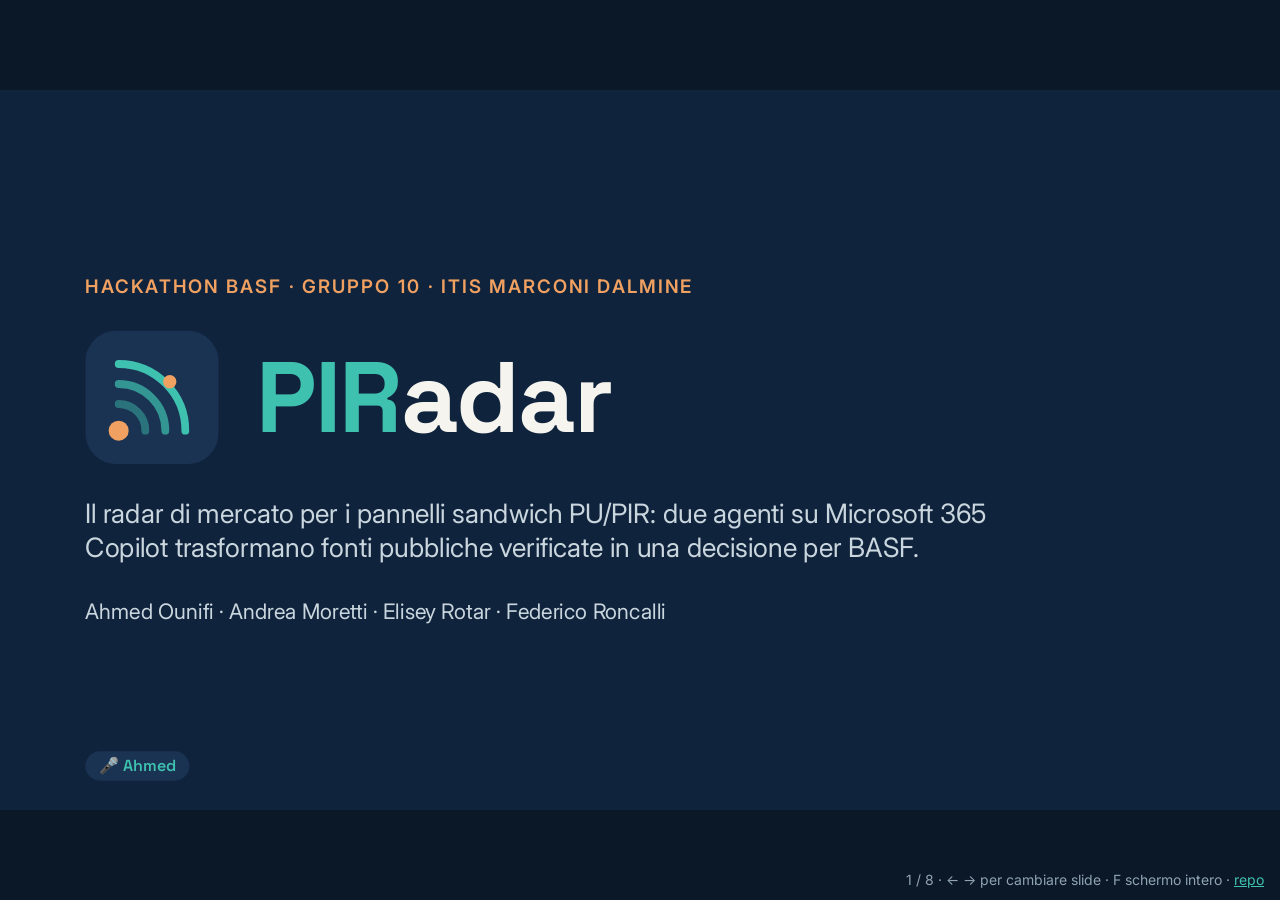
==== index.html @ 4f5f4f74 "Presentazione PIRadar per GitHub Pages, con chi parla su ogni slide Co-Authored-By: Claude Opus 5.5 " ====
<!doctype html>
<html lang="it"><head><meta charset="utf-8"><meta name="viewport" content="width=device-width, initial-scale=1">
<title>PIRadar - Gruppo 10</title>
<link rel="icon" href="pitch/logo_piradar.svg">
<link rel="stylesheet" href="https://fonts.googleapis.com/css2?family=Space+Grotesk:wght@300..700&family=Inter:wght@400;600&display=swap">
<style>
html,body{margin:0;height:100%;background:#0B1828;overflow:hidden}
#stage{position:absolute;left:50%;top:50%;width:1920px;height:1080px;transform-origin:center center}
#stage>section{position:absolute;inset:0;width:1920px;height:1080px;display:none}
#stage>section.on{display:flex}
body { font-family: 'Inter', Arial, sans-serif; color: #1B2A3F; }
section { padding: 128px; background: #F5F4EE; box-sizing: border-box; display: flex; flex-direction: column; gap: 40px; }
section.dark { background: #10233D; color: #EEF2F0; }
section.accent { background: #E8833A; color: #10233D; }
h1, h2, h3 { font-family: 'Space Grotesk', Arial, sans-serif; margin: 0; }
h1 { font-size: 120px; font-weight: 700; line-height: 1.0; }
h2 { font-size: 72px; font-weight: 700; line-height: 1.05; color: #10233D; }
section.dark h2 { color: #F5F4EE; }
h3 { font-size: 40px; font-weight: 600; line-height: 1.15; }
p { margin: 0; font-size: 32px; line-height: 1.35; }
.eyebrow { font-size: 28px; font-weight: 600; letter-spacing: 3px; color: #1E8C80; }
section.dark .eyebrow { color: #F0A060; }
.lead { font-size: 40px; line-height: 1.3; color: #3A4A5E; }
section.dark .lead { color: #C9D6DD; }
.small { font-size: 24px; color: #5A6878; }
section.dark .small { color: #A9BAC4; }
.row { display: flex; gap: 40px; }
.card { flex: 1; background: #FFFFFF; border-radius: 20px; padding: 40px; display: flex; flex-direction: column; gap: 16px; box-shadow: 0 6px 24px rgba(16,35,61,0.08); }
section.dark .card { background: #1A3352; box-shadow: none; }
.card .big { font-family: 'Space Grotesk', Arial, sans-serif; font-size: 96px; font-weight: 700; line-height: 1; color: #1E8C80; }
section.dark .card .big { color: #F0A060; }
.card .lab { font-size: 32px; line-height: 1.3; }
.card .src { font-size: 24px; color: #5A6878; }
section.dark .card .src { color: #A9BAC4; }
.tag { font-size: 24px; font-weight: 600; padding: 8px 20px; border-radius: 40px; background: #DCEFEA; color: #135E56; align-self: flex-start; }
.tag.warn { background: #FBE3CF; color: #8A3F0C; }
.flow { display: flex; align-items: stretch; gap: 24px; }
.node { flex: 1; border-radius: 20px; padding: 36px; display: flex; flex-direction: column; gap: 14px; background: #FFFFFF; border: 3px solid #1E8C80; }
.node.human { border-color: #E8833A; }
.node.store { background: #10233D; color: #EEF2F0; border-color: #10233D; }
.node h3 { font-size: 36px; }
.node p { font-size: 26px; }
.arrow { width: 56px; align-self: center; font-family: 'Space Grotesk', Arial, sans-serif; font-size: 56px; color: #1E8C80; text-align: center; }
.banner { background: #10233D; color: #F5F4EE; border-radius: 20px; padding: 32px 40px; }
.banner p { font-size: 32px; }
.banner b { color: #F0A060; }
.quote { font-family: 'Space Grotesk', Arial, sans-serif; font-size: 80px; font-weight: 600; line-height: 1.12; }
.names { font-size: 32px; color: #C9D6DD; }
.brand { position: absolute; right: 96px; top: 52px; width: 300px; height: 56px; display: flex; align-items: center; justify-content: flex-end; gap: 14px; }
.brand .wm { font-family: 'Space Grotesk', Arial, sans-serif; font-size: 28px; font-weight: 700; color: #10233D; white-space: nowrap; }
section.dark .brand .wm { color: #F5F4EE; }
.brand .wm span { color: #1E8C80; }
section.dark .brand .wm span { color: #3FC1B0; }
.foot { position: absolute; left: 128px; bottom: 48px; width: 1664px; font-size: 24px; color: #7A8796; }
section.dark .foot { color: #8FA3B1; }
.speaker { position: absolute; left: 128px; bottom: 44px; font-family: 'Space Grotesk', Arial, sans-serif; font-size: 24px; font-weight: 600; padding: 6px 20px; border-radius: 30px; background: #DCEFEA; color: #135E56; white-space: nowrap; }
section.dark .speaker { background: #1A3352; color: #3FC1B0; }
section.accent .speaker { background: #10233D; color: #F5F4EE; }
.hero { display: flex; align-items: center; gap: 56px; }
.wordmark { font-family: 'Space Grotesk', Arial, sans-serif; font-size: 150px; font-weight: 700; line-height: 1; color: #F5F4EE; letter-spacing: -3px; }
.wordmark span { color: #3FC1B0; }
@keyframes rise { from { opacity: 0; transform: translateY(24px); } to { opacity: 1; transform: translateY(0); } }
.in { animation: rise 600ms ease-out both; animation-delay: calc(var(--i) * 140ms); }

#bar{position:fixed;right:16px;bottom:12px;font:14px Inter,Arial,sans-serif;color:#8FA3B1;user-select:none}
#bar a{color:#3FC1B0}
</style></head><body>
<div id="stage">
<section id="cover" class="dark" style="justify-content: center; gap: 48px;">
<p class="eyebrow in" style="--i:0">HACKATHON BASF · GRUPPO 10 · ITIS MARCONI DALMINE</p>
<div class="hero in" style="--i:1">
<svg aria-label="Logo PIRadar: un radar che scansiona il mercato" width="200" height="200" viewBox="0 0 120 120"><rect width="120" height="120" rx="28" fill="#1A3352"/><path d="M30 30 A60 60 0 0 1 90 90" stroke="#3FC1B0" stroke-width="7" fill="none" stroke-linecap="round"/><path d="M30 48 A42 42 0 0 1 72 90" stroke="#3FC1B0" stroke-width="7" fill="none" stroke-linecap="round" opacity="0.7"/><path d="M30 66 A24 24 0 0 1 54 90" stroke="#3FC1B0" stroke-width="7" fill="none" stroke-linecap="round" opacity="0.45"/><circle cx="30" cy="90" r="9" fill="#F0A060"/><circle cx="76" cy="46" r="6" fill="#F0A060"/></svg>
<p class="wordmark"><span>PIR</span>adar</p>
</div>
<p class="lead in" style="--i:2; width:1400px;">Il radar di mercato per i pannelli sandwich PU/PIR: due agenti su Microsoft 365 Copilot trasformano fonti pubbliche verificate in una decisione per BASF.</p>
<p class="names in" style="--i:3">Ahmed Ounifi · Andrea Moretti · Elisey Rotar · Federico Roncalli</p>
<p class="speaker">🎤 Ahmed</p>

</section>
<section id="problema">
<p class="eyebrow">IL PROBLEMA · DATI VERIFICATI AL 26/11/2026</p>
<h2>I pannellisti vedono il cambiamento quando è già arrivato</h2>
<div class="row">
<div class="card in" style="--i:0"><p class="big">−4,0%</p><p class="lab">costruzione di edifici nell’area euro, settembre 2026 su un anno prima</p><p class="src">Eurostat, 19/11/2026 · E07</p></div>
<div class="card in" style="--i:1"><p class="big">×1,9</p><p class="lab">benzene, materia prima dell’MDI: 1.079 contro 566 €/t un anno prima</p><p class="src">Argus Media, 23/11/2026 · E35</p></div>
<div class="card in" style="--i:2"><p class="big">−40%</p><p class="lab">traffico di petrolio attraverso Hormuz, con oltre 25 petroliere colpite in una settimana</p><p class="src">Al Jazeera, 24/11/2026 · E33</p></div>
</div>
<div class="banner in" style="--i:3"><p><b>Decisione per il responsabile commerciale BASF Italia:</b> quali clienti e quali prodotti privilegiare nei prossimi 12 mesi, con un piano a scenari rivisto ogni trimestre.</p></div>
<div class="brand"><svg aria-label="Logo PIRadar" width="52" height="52" viewBox="0 0 120 120"><rect width="120" height="120" rx="28" fill="#10233D"/><path d="M30 30 A60 60 0 0 1 90 90" stroke="#3FC1B0" stroke-width="9" fill="none" stroke-linecap="round"/><path d="M30 56 A34 34 0 0 1 64 90" stroke="#3FC1B0" stroke-width="9" fill="none" stroke-linecap="round" opacity="0.6"/><circle cx="30" cy="90" r="10" fill="#F0A060"/></svg><p class="wm"><span>PIR</span>adar</p></div>
<p class="speaker">🎤 Ahmed</p>

</section>
<section id="archivio" class="dark">
<p class="eyebrow">L’ARCHIVIO · FONTI E TRACCIABILITÀ</p>
<h2>40 evidenze pubbliche, 35 aperte e ricontrollate a mano</h2>
<div class="row">
<div class="card in" style="--i:0"><p class="big">35/40</p><p class="lab">righe verificate aprendo il link: Eurostat, Commissione UE, World Bank, UN Comtrade, BASF, Argus, EIA</p></div>
<div class="card in" style="--i:1"><p class="big">3</p><p class="lab">etichette per ogni riga: FATTO, INFERENZA, LIMITE. Più stato e affidabilità A, B o C</p></div>
<div class="card in" style="--i:2"><p class="big">5</p><p class="lab">dati deboli lasciati apposta: stime di mercato in conflitto e un prezzo non disponibile gratis</p></div>
</div>
<div class="banner in" style="--i:3; background:#1A3352;"><p><b>La verifica funziona:</b> l’Agente 1 aveva scritto che il PMDI per pannelli PIR sale di 20-50 €/t, ma aveva omesso che il prezzo medio scende. L’abbiamo trovato e corretto prima che arrivasse all’Advisor.</p></div>
<div class="brand"><svg aria-label="Logo PIRadar" width="52" height="52" viewBox="0 0 120 120"><rect width="120" height="120" rx="28" fill="#1A3352"/><path d="M30 30 A60 60 0 0 1 90 90" stroke="#3FC1B0" stroke-width="9" fill="none" stroke-linecap="round"/><path d="M30 56 A34 34 0 0 1 64 90" stroke="#3FC1B0" stroke-width="9" fill="none" stroke-linecap="round" opacity="0.6"/><circle cx="30" cy="90" r="10" fill="#F0A060"/></svg><p class="wm"><span>PIR</span>adar</p></div>
<p class="speaker">🎤 Andrea</p>

</section>
<section id="architettura">
<p class="eyebrow">IL PROTOTIPO · DUE RUOLI SEPARATI</p>
<h2>Due agenti, un archivio, una persona che verifica</h2>
<div class="flow">
<div class="node in" style="--i:0"><p class="tag">Agente 1</p><h3>Research Curator</h3><p>Cerca fonti pubbliche, estrae il dato con URL e data, lo classifica fatto, inferenza o limite. Non dà mai consigli.</p></div>
<p class="arrow">→</p>
<div class="node human in" style="--i:1"><p class="tag warn">Persona</p><h3>Verifica umana</h3><p>Apre ogni link, controlla il numero, corregge, segna VERIFICATO.</p></div>
<p class="arrow">→</p>
<div class="node store in" style="--i:2"><p class="tag">Archivio</p><h3>40 evidenze</h3><p>Skill condivisa installata in entrambi gli agenti.</p></div>
<p class="arrow">→</p>
<div class="node in" style="--i:3"><p class="tag">Agente 2</p><h3>Advisor</h3><p>Senza web: usa solo evidenze, cita ogni ID, separa fatti e scenari, consiglia.</p></div>
</div>
<div class="banner in" style="--i:4"><p><b>Il passaggio diretto:</b> Agent Builder non collega gli agenti, quindi l’abbiamo fatto noi. In una sola chat si chiama @Agente 1, poi @Agente 2 usa subito i dati appena trovati. Se mancano dati, l’Advisor scrive la richiesta all’Agente 1 e il ciclo si chiude.</p></div>
<div class="brand"><svg aria-label="Logo PIRadar" width="52" height="52" viewBox="0 0 120 120"><rect width="120" height="120" rx="28" fill="#10233D"/><path d="M30 30 A60 60 0 0 1 90 90" stroke="#3FC1B0" stroke-width="9" fill="none" stroke-linecap="round"/><path d="M30 56 A34 34 0 0 1 64 90" stroke="#3FC1B0" stroke-width="9" fill="none" stroke-linecap="round" opacity="0.6"/><circle cx="30" cy="90" r="10" fill="#F0A060"/></svg><p class="wm"><span>PIR</span>adar</p></div>
<p class="speaker">🎤 Elisey</p>

</section>
<section id="prove">
<p class="eyebrow">LE 4 PROVE · TEST E INCERTEZZA</p>
<h2>Non è caduto nelle trappole</h2>
<div class="row">
<div class="card in" style="--i:0"><p class="tag">Prova A</p><h3>Un’azione concreta</h3><p class="lab">Pilota PIR con un pannellista italiano entro il Q2 2027, con KPI. Ogni fatto con ID e URL.</p></div>
<div class="card in" style="--i:1"><p class="tag warn">Prova B</p><h3>“+30% nel 2027”</h3><p class="lab">Rifiutato: nessuna fonte. Le stime vere dicono 2-5% l’anno. Non aggiunto all’archivio.</p></div>
</div>
<div class="row">
<div class="card in" style="--i:2"><p class="tag warn">Prova C</p><h3>Dazio e fine guerra</h3><p class="lab">Due scenari separati. Pace non vuol dire gas più basso: le sanzioni restano. Oggi non c’è un cessate il fuoco.</p></div>
<div class="card in" style="--i:3"><p class="tag warn">Prova D</p><h3>Lattonedil e Isopan</h3><p class="lab">Nessun dato in archivio: lo dichiara, non inventa stabilimenti, propone un test piccolo e reversibile.</p></div>
</div>
<div class="brand"><svg aria-label="Logo PIRadar" width="52" height="52" viewBox="0 0 120 120"><rect width="120" height="120" rx="28" fill="#10233D"/><path d="M30 30 A60 60 0 0 1 90 90" stroke="#3FC1B0" stroke-width="9" fill="none" stroke-linecap="round"/><path d="M30 56 A34 34 0 0 1 64 90" stroke="#3FC1B0" stroke-width="9" fill="none" stroke-linecap="round" opacity="0.6"/><circle cx="30" cy="90" r="10" fill="#F0A060"/></svg><p class="wm"><span>PIR</span>adar</p></div>
<p class="speaker">🎤 Elisey</p>

</section>
<section id="raccomandazione" class="accent">
<p class="eyebrow" style="color:#10233D;">LA RACCOMANDAZIONE</p>
<h2 style="color:#10233D;">PIR Priority Portfolio, rivisto ogni trimestre</h2>
<div class="row">
<div class="card in" style="--i:0"><h3>Per BASF</h3><p class="lab">Capacità protetta per i pannellisti che servono catena del freddo e data center, dove contano fuoco e isolamento. Elastopir già pronto, opzione Biomass Balance per chi dichiara il carbonio dal 2028. Prezzi con revisione trimestrale.</p><p class="src">E07 · E25 · E26 · E30 · E34 · E02</p></div>
<div class="card in" style="--i:1"><h3>Per il pannellista</h3><p class="lab">Un pilota piccolo e reversibile su una linea, con criteri scritti per proseguire o fermarsi. Nessuna scorta comprata su uno scenario.</p><p class="src">Prove A e D</p></div>
</div>
<p class="in" style="--i:2; font-size:32px; font-weight:600;">Fatti e scenari sempre separati: la fine della guerra resta un’ipotesi, e la decisione finale è di una persona.</p>
<div class="brand"><svg aria-label="Logo PIRadar" width="52" height="52" viewBox="0 0 120 120"><rect width="120" height="120" rx="28" fill="#10233D"/><path d="M30 30 A60 60 0 0 1 90 90" stroke="#3FC1B0" stroke-width="9" fill="none" stroke-linecap="round"/><path d="M30 56 A34 34 0 0 1 64 90" stroke="#3FC1B0" stroke-width="9" fill="none" stroke-linecap="round" opacity="0.6"/><circle cx="30" cy="90" r="10" fill="#F5F4EE"/></svg><p class="wm"><span style="color:#10233D;">PIR</span>adar</p></div>
<p class="speaker">🎤 Federico</p>

</section>
<section id="futuro">
<p class="eyebrow">CON UN PICCOLO INVESTIMENTO</p>
<h2>Cosa diventa domani</h2>
<div class="row">
<div class="card in" style="--i:0"><p class="big">1</p><h3>Agenti collegati</h3><p class="lab">Con Copilot Studio l’Advisor chiama il Curator da solo. L’architettura è già pronta e testata.</p></div>
<div class="card in" style="--i:1"><p class="big">2</p><h3>Radar settimanale</h3><p class="lab">Le fonti si aggiornano ogni settimana, con un avviso quando scatta un segnale, ad esempio un nuovo dato Eurostat.</p></div>
<div class="card in" style="--i:2"><p class="big">3</p><h3>Replicabile</h3><p class="lab">Per un altro mercato BASF si cambia l’archivio, non gli agenti.</p></div>
</div>
<div class="brand"><svg aria-label="Logo PIRadar" width="52" height="52" viewBox="0 0 120 120"><rect width="120" height="120" rx="28" fill="#10233D"/><path d="M30 30 A60 60 0 0 1 90 90" stroke="#3FC1B0" stroke-width="9" fill="none" stroke-linecap="round"/><path d="M30 56 A34 34 0 0 1 64 90" stroke="#3FC1B0" stroke-width="9" fill="none" stroke-linecap="round" opacity="0.6"/><circle cx="30" cy="90" r="10" fill="#F0A060"/></svg><p class="wm"><span>PIR</span>adar</p></div>
<p class="speaker">🎤 Federico</p>

</section>
<section id="chiusura" class="dark" style="justify-content: center;">
<div class="hero in" style="--i:0; gap:28px;"><svg aria-label="Logo PIRadar" width="96" height="96" viewBox="0 0 120 120"><rect width="120" height="120" rx="28" fill="#1A3352"/><path d="M30 30 A60 60 0 0 1 90 90" stroke="#3FC1B0" stroke-width="7" fill="none" stroke-linecap="round"/><path d="M30 48 A42 42 0 0 1 72 90" stroke="#3FC1B0" stroke-width="7" fill="none" stroke-linecap="round" opacity="0.7"/><path d="M30 66 A24 24 0 0 1 54 90" stroke="#3FC1B0" stroke-width="7" fill="none" stroke-linecap="round" opacity="0.45"/><circle cx="30" cy="90" r="9" fill="#F0A060"/></svg><p class="wordmark" style="font-size:72px;"><span>PIR</span>adar</p></div>
<p class="quote in" style="--i:1; color:#F5F4EE; width:1500px;">Non indoviniamo il futuro. Trasformiamo dati verificati in decisioni che una persona può controllare.</p>
<p class="names in" style="--i:2">Grazie · Ahmed Ounifi · Andrea Moretti · Elisey Rotar · Federico Roncalli</p>
<p class="speaker">🎤 Federico</p>

</section>

</div>
<div id="bar"><span id="n"></span> · ← → per cambiare slide · F schermo intero · <a href="https://github.com/EliseyRotar/piradar-basf-hackathon">repo</a></div>
<script>
const s=[...document.querySelectorAll('#stage>section')];let i=0;
function fit(){const k=Math.min(innerWidth/1920,innerHeight/1080);document.getElementById('stage').style.transform='translate(-50%,-50%) scale('+k+')'}
function show(j){i=Math.max(0,Math.min(s.length-1,j));s.forEach((x,k)=>x.classList.toggle('on',k===i));document.getElementById('n').textContent=(i+1)+' / '+s.length;history.replaceState(null,'','#'+(i+1))}
addEventListener('resize',fit);
addEventListener('keydown',e=>{if(['ArrowRight','PageDown',' '].includes(e.key))show(i+1);if(['ArrowLeft','PageUp'].includes(e.key))show(i-1);if(e.key==='f'||e.key==='F')document.documentElement.requestFullscreen?.()});
addEventListener('click',e=>{if(e.target.closest('a'))return;show(e.clientX>innerWidth/2?i+1:i-1)});
fit();show((parseInt(location.hash.slice(1))||1)-1);
</script></body></html>
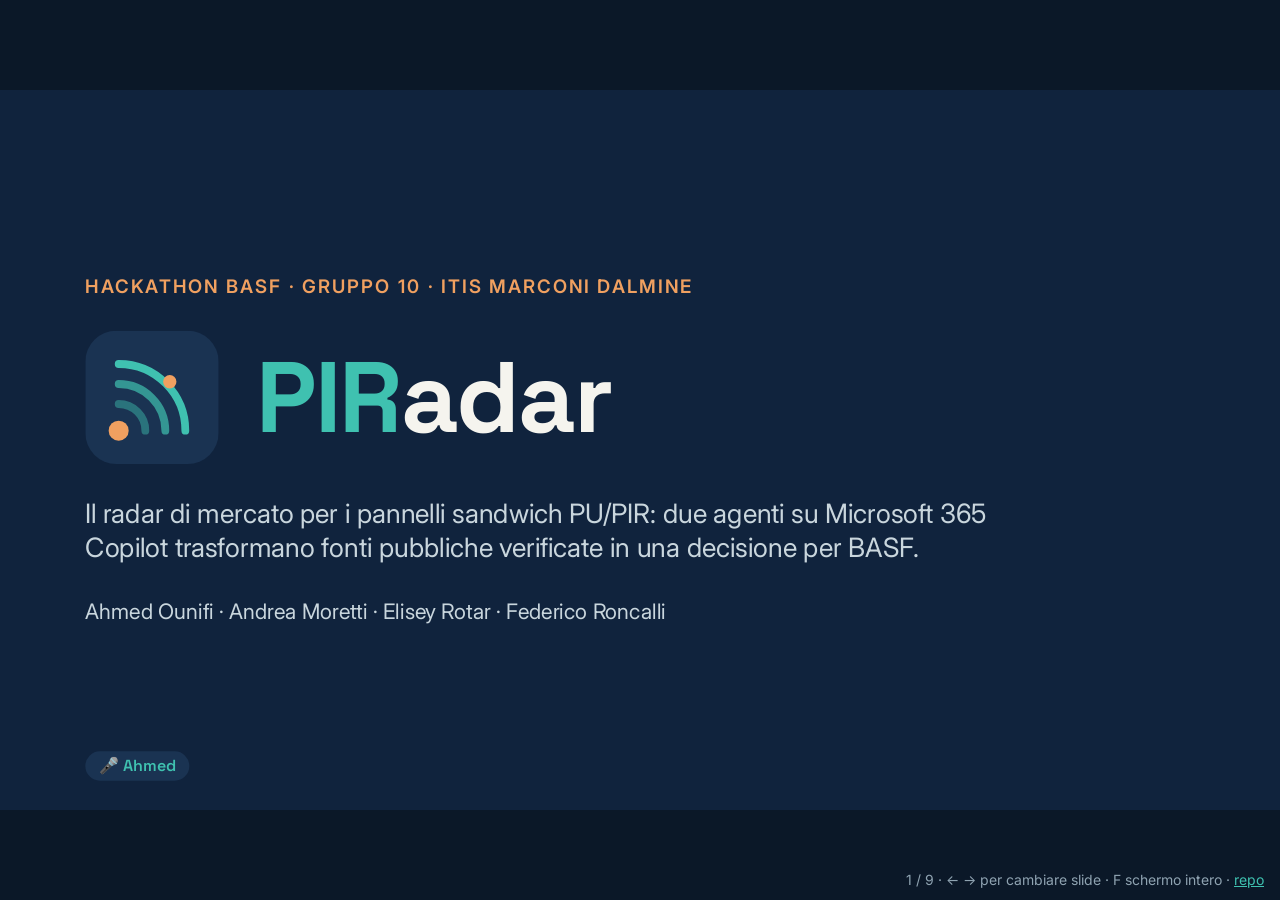
==== commit bd89d879: "Slide del team, icone e copione sincronizzato con le slide Co-Authored-By: Claude Opus 5.5 <noreply@" ====
--- a/index.html
+++ b/index.html
@@ -53,6 +53,9 @@
 section.dark .brand .wm span { color: #3FC1B0; }
 .foot { position: absolute; left: 128px; bottom: 48px; width: 1664px; font-size: 24px; color: #7A8796; }
 section.dark .foot { color: #8FA3B1; }
+.ico { width: 64px; height: 64px; }
+.bar { height: 18px; border-radius: 9px; background: #2A4466; display: flex; }
+.bar .fill { width: 87.5%; height: 18px; border-radius: 9px; background: #3FC1B0; }
 .speaker { position: absolute; left: 128px; bottom: 44px; font-family: 'Space Grotesk', Arial, sans-serif; font-size: 24px; font-weight: 600; padding: 6px 20px; border-radius: 30px; background: #DCEFEA; color: #135E56; white-space: nowrap; }
 section.dark .speaker { background: #1A3352; color: #3FC1B0; }
 section.accent .speaker { background: #10233D; color: #F5F4EE; }
@@ -77,13 +80,26 @@
 <p class="speaker">🎤 Ahmed</p>
 
 </section>
+<section id="team">
+<p class="eyebrow">IL TEAM · CHI HA FATTO COSA</p>
+<h2>Quattro persone, quattro ruoli</h2>
+<div class="row">
+<div class="card in" style="--i:0"><svg class="ico" aria-label="Ricerca" viewBox="0 0 24 24" width="64" height="64" fill="none" stroke="#1E8C80" stroke-width="1.8" stroke-linecap="round" stroke-linejoin="round"><circle cx="11" cy="11" r="7"/><path d="M21 21l-5-5" stroke="#E8833A"/></svg><h3>Federico Roncalli</h3><p class="tag">Ricerca</p><p class="lab">Ha cercato e selezionato le fonti dell’archivio: norme, mercato, costi.</p></div>
+<div class="card in" style="--i:1"><svg class="ico" aria-label="Agente 1" viewBox="0 0 24 24" width="64" height="64" fill="none" stroke="#1E8C80" stroke-width="1.8" stroke-linecap="round" stroke-linejoin="round"><rect x="4" y="7" width="16" height="12" rx="3"/><path d="M12 7V4M9 12h.01M15 12h.01M9 16h6" stroke="#E8833A"/></svg><h3>Elisey Rotar</h3><p class="tag">Agente 1</p><p class="lab">Ha costruito il Research Curator, l’archivio come skill e il passaggio tra agenti.</p></div>
+<div class="card in" style="--i:2"><svg class="ico" aria-label="Agente 2" viewBox="0 0 24 24" width="64" height="64" fill="none" stroke="#1E8C80" stroke-width="1.8" stroke-linecap="round" stroke-linejoin="round"><path d="M12 3l8 4v5c0 5-3.5 8-8 9-4.5-1-8-4-8-9V7l8-4z"/><path d="M8.5 12l2.5 2.5 4.5-5" stroke="#E8833A"/></svg><h3>Ahmed Ounifi</h3><p class="tag">Agente 2</p><p class="lab">Ha costruito l’Advisor, che trasforma le evidenze in una raccomandazione.</p></div>
+<div class="card in" style="--i:3"><svg class="ico" aria-label="Presentazione" viewBox="0 0 24 24" width="64" height="64" fill="none" stroke="#1E8C80" stroke-width="1.8" stroke-linecap="round" stroke-linejoin="round"><rect x="3" y="4" width="18" height="12" rx="2"/><path d="M12 16v4M8 20h8"/><path d="M7 12l3-3 2 2 4-4" stroke="#E8833A"/></svg><h3>Andrea Moretti</h3><p class="tag">Pitch</p><p class="lab">Ha curato il pitch e la presentazione che state vedendo.</p></div>
+</div>
+<div class="brand"><svg aria-label="Logo PIRadar" width="52" height="52" viewBox="0 0 120 120"><rect width="120" height="120" rx="28" fill="#10233D"/><path d="M30 30 A60 60 0 0 1 90 90" stroke="#3FC1B0" stroke-width="9" fill="none" stroke-linecap="round"/><path d="M30 56 A34 34 0 0 1 64 90" stroke="#3FC1B0" stroke-width="9" fill="none" stroke-linecap="round" opacity="0.6"/><circle cx="30" cy="90" r="10" fill="#F0A060"/></svg><p class="wm"><span>PIR</span>adar</p></div>
+<p class="speaker">🎤 Ahmed</p>
+
+</section>
 <section id="problema">
 <p class="eyebrow">IL PROBLEMA · DATI VERIFICATI AL 26/11/2026</p>
 <h2>I pannellisti vedono il cambiamento quando è già arrivato</h2>
 <div class="row">
-<div class="card in" style="--i:0"><p class="big">−4,0%</p><p class="lab">costruzione di edifici nell’area euro, settembre 2026 su un anno prima</p><p class="src">Eurostat, 19/11/2026 · E07</p></div>
-<div class="card in" style="--i:1"><p class="big">×1,9</p><p class="lab">benzene, materia prima dell’MDI: 1.079 contro 566 €/t un anno prima</p><p class="src">Argus Media, 23/11/2026 · E35</p></div>
-<div class="card in" style="--i:2"><p class="big">−40%</p><p class="lab">traffico di petrolio attraverso Hormuz, con oltre 25 petroliere colpite in una settimana</p><p class="src">Al Jazeera, 24/11/2026 · E33</p></div>
+<div class="card in" style="--i:0"><svg class="ico" aria-label="Edificio in calo" viewBox="0 0 24 24" width="64" height="64" fill="none" stroke="#1E8C80" stroke-width="1.8" stroke-linecap="round" stroke-linejoin="round"><path d="M3 21h18M5 21V9l5-3v15M10 21V11h8v10"/><path d="M14 3v5M12 6l2 2 2-2" stroke="#E8833A"/></svg><p class="big">−4,0%</p><p class="lab">costruzione di edifici nell’area euro, settembre 2026 su un anno prima</p><p class="src">Eurostat, 19/11/2026 · E07</p></div>
+<div class="card in" style="--i:1"><svg class="ico" aria-label="Materia prima chimica" viewBox="0 0 24 24" width="64" height="64" fill="none" stroke="#1E8C80" stroke-width="1.8" stroke-linecap="round" stroke-linejoin="round"><path d="M9 3h6M10 3v6L4.5 18.5A1.6 1.6 0 0 0 6 21h12a1.6 1.6 0 0 0 1.5-2.5L14 9V3"/><path d="M7 15h10" stroke="#E8833A"/></svg><p class="big">×1,9</p><p class="lab">benzene, materia prima dell’MDI: 1.079 contro 566 €/t un anno prima</p><p class="src">Argus Media, 23/11/2026 · E35</p></div>
+<div class="card in" style="--i:2"><svg class="ico" aria-label="Nave nello stretto" viewBox="0 0 24 24" width="64" height="64" fill="none" stroke="#1E8C80" stroke-width="1.8" stroke-linecap="round" stroke-linejoin="round"><path d="M3 15l2 5h14l2-5H3z"/><path d="M6 15V9h12v6M12 9V4"/><path d="M2 22c2 0 2-1 4-1s2 1 4 1 2-1 4-1 2 1 4 1 2-1 4-1" stroke="#E8833A"/></svg><p class="big">−40%</p><p class="lab">traffico di petrolio attraverso Hormuz, con oltre 25 petroliere colpite in una settimana</p><p class="src">Al Jazeera, 24/11/2026 · E33</p></div>
 </div>
 <div class="banner in" style="--i:3"><p><b>Decisione per il responsabile commerciale BASF Italia:</b> quali clienti e quali prodotti privilegiare nei prossimi 12 mesi, con un piano a scenari rivisto ogni trimestre.</p></div>
 <div class="brand"><svg aria-label="Logo PIRadar" width="52" height="52" viewBox="0 0 120 120"><rect width="120" height="120" rx="28" fill="#10233D"/><path d="M30 30 A60 60 0 0 1 90 90" stroke="#3FC1B0" stroke-width="9" fill="none" stroke-linecap="round"/><path d="M30 56 A34 34 0 0 1 64 90" stroke="#3FC1B0" stroke-width="9" fill="none" stroke-linecap="round" opacity="0.6"/><circle cx="30" cy="90" r="10" fill="#F0A060"/></svg><p class="wm"><span>PIR</span>adar</p></div>
@@ -94,9 +110,9 @@
 <p class="eyebrow">L’ARCHIVIO · FONTI E TRACCIABILITÀ</p>
 <h2>40 evidenze pubbliche, 35 aperte e ricontrollate a mano</h2>
 <div class="row">
-<div class="card in" style="--i:0"><p class="big">35/40</p><p class="lab">righe verificate aprendo il link: Eurostat, Commissione UE, World Bank, UN Comtrade, BASF, Argus, EIA</p></div>
-<div class="card in" style="--i:1"><p class="big">3</p><p class="lab">etichette per ogni riga: FATTO, INFERENZA, LIMITE. Più stato e affidabilità A, B o C</p></div>
-<div class="card in" style="--i:2"><p class="big">5</p><p class="lab">dati deboli lasciati apposta: stime di mercato in conflitto e un prezzo non disponibile gratis</p></div>
+<div class="card in" style="--i:0"><p class="big">35/40</p><div class="bar"><div class="fill"></div></div><p class="lab">verificate aprendo il link: Eurostat, Commissione UE, World Bank, UN Comtrade, BASF, Argus, EIA</p></div>
+<div class="card in" style="--i:1"><svg class="ico" aria-label="Tre etichette" viewBox="0 0 24 24" width="64" height="64" fill="none" stroke="#3FC1B0" stroke-width="1.8" stroke-linecap="round" stroke-linejoin="round"><path d="M3 12V4h8l10 10-8 8L3 12z"/><circle cx="7.5" cy="8.5" r="1.5" fill="#F0A060" stroke="#F0A060"/></svg><p class="lab">Ogni riga ha <b>FATTO</b>, <b>INFERENZA</b> o <b>LIMITE</b>, più fonte, URL, data e affidabilità A, B o C</p></div>
+<div class="card in" style="--i:2"><svg class="ico" aria-label="Attenzione" viewBox="0 0 24 24" width="64" height="64" fill="none" stroke="#F0A060" stroke-width="1.8" stroke-linecap="round" stroke-linejoin="round"><path d="M12 3l10 18H2L12 3z"/><path d="M12 10v5M12 18h.01"/></svg><p class="lab">5 dati deboli lasciati apposta: stime di mercato in conflitto e un prezzo non disponibile gratis</p></div>
 </div>
 <div class="banner in" style="--i:3; background:#1A3352;"><p><b>La verifica funziona:</b> l’Agente 1 aveva scritto che il PMDI per pannelli PIR sale di 20-50 €/t, ma aveva omesso che il prezzo medio scende. L’abbiamo trovato e corretto prima che arrivasse all’Advisor.</p></div>
 <div class="brand"><svg aria-label="Logo PIRadar" width="52" height="52" viewBox="0 0 120 120"><rect width="120" height="120" rx="28" fill="#1A3352"/><path d="M30 30 A60 60 0 0 1 90 90" stroke="#3FC1B0" stroke-width="9" fill="none" stroke-linecap="round"/><path d="M30 56 A34 34 0 0 1 64 90" stroke="#3FC1B0" stroke-width="9" fill="none" stroke-linecap="round" opacity="0.6"/><circle cx="30" cy="90" r="10" fill="#F0A060"/></svg><p class="wm"><span>PIR</span>adar</p></div>
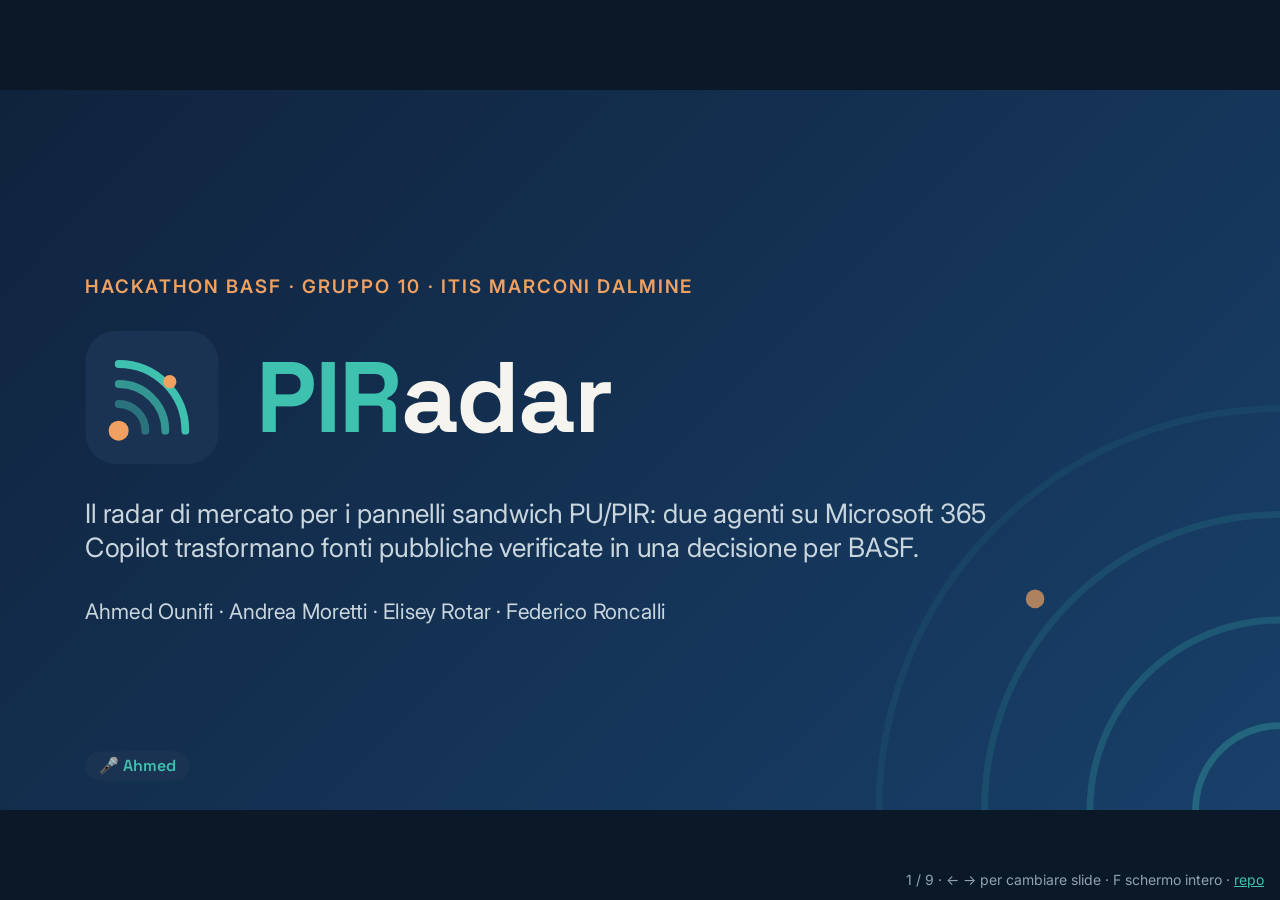
==== commit 9e8127ba: "Presentazione: parole chiave evidenziate, sfondo con motivo radar, gradiente Co-Authored-By: Claude " ====
--- a/index.html
+++ b/index.html
@@ -54,6 +54,19 @@
 .foot { position: absolute; left: 128px; bottom: 48px; width: 1664px; font-size: 24px; color: #7A8796; }
 section.dark .foot { color: #8FA3B1; }
 .ico { width: 64px; height: 64px; }
+section.dark { background: linear-gradient(135deg, #10233D 0%, #18406A 100%); }
+.deco { position: absolute; right: 0; bottom: 0; width: 760px; height: 760px; }
+h2 .hl { color: #1E8C80; }
+section.dark h2 .hl { color: #F0A060; }
+section.tight { gap: 24px; padding-top: 100px; }
+section.tight h2 { font-size: 58px; }
+section.tight .card { padding: 28px 32px; gap: 10px; }
+section.tight .card .big { font-size: 76px; }
+section.tight .card .lab { font-size: 28px; }
+section.tight .banner { padding: 22px 32px; }
+section.tight .banner p { font-size: 28px; }
+section.tight .node { padding: 26px; gap: 10px; }
+section.tight .node p { font-size: 24px; }
 .bar { height: 18px; border-radius: 9px; background: #2A4466; display: flex; }
 .bar .fill { width: 87.5%; height: 18px; border-radius: 9px; background: #3FC1B0; }
 .speaker { position: absolute; left: 128px; bottom: 44px; font-family: 'Space Grotesk', Arial, sans-serif; font-size: 24px; font-weight: 600; padding: 6px 20px; border-radius: 30px; background: #DCEFEA; color: #135E56; white-space: nowrap; }
@@ -70,6 +83,7 @@
 </style></head><body>
 <div id="stage">
 <section id="cover" class="dark" style="justify-content: center; gap: 48px;">
+<svg class="deco" aria-label="" width="760" height="760" viewBox="0 0 120 120"><g fill="none" stroke="#3FC1B0" stroke-linecap="round"><path d="M100 120 A20 20 0 0 1 120 100" stroke-width="1.6" opacity="0.30"/><path d="M75 120 A45 45 0 0 1 120 75" stroke-width="1.6" opacity="0.20"/><path d="M50 120 A70 70 0 0 1 120 50" stroke-width="1.6" opacity="0.13"/><path d="M25 120 A95 95 0 0 1 120 25" stroke-width="1.6" opacity="0.08"/></g><circle cx="62" cy="70" r="2.2" fill="#F0A060" opacity="0.7"/></svg>
 <p class="eyebrow in" style="--i:0">HACKATHON BASF · GRUPPO 10 · ITIS MARCONI DALMINE</p>
 <div class="hero in" style="--i:1">
 <svg aria-label="Logo PIRadar: un radar che scansiona il mercato" width="200" height="200" viewBox="0 0 120 120"><rect width="120" height="120" rx="28" fill="#1A3352"/><path d="M30 30 A60 60 0 0 1 90 90" stroke="#3FC1B0" stroke-width="7" fill="none" stroke-linecap="round"/><path d="M30 48 A42 42 0 0 1 72 90" stroke="#3FC1B0" stroke-width="7" fill="none" stroke-linecap="round" opacity="0.7"/><path d="M30 66 A24 24 0 0 1 54 90" stroke="#3FC1B0" stroke-width="7" fill="none" stroke-linecap="round" opacity="0.45"/><circle cx="30" cy="90" r="9" fill="#F0A060"/><circle cx="76" cy="46" r="6" fill="#F0A060"/></svg>
@@ -81,8 +95,9 @@
 
 </section>
 <section id="team">
+<svg class="deco" aria-label="" width="760" height="760" viewBox="0 0 120 120"><g fill="none" stroke="#1E8C80" stroke-linecap="round"><path d="M100 120 A20 20 0 0 1 120 100" stroke-width="1.6" opacity="0.18"/><path d="M75 120 A45 45 0 0 1 120 75" stroke-width="1.6" opacity="0.11"/><path d="M50 120 A70 70 0 0 1 120 50" stroke-width="1.6" opacity="0.06"/></g></svg>
 <p class="eyebrow">IL TEAM · CHI HA FATTO COSA</p>
-<h2>Quattro persone, quattro ruoli</h2>
+<h2>Quattro persone, <span class="hl">quattro ruoli</span></h2>
 <div class="row">
 <div class="card in" style="--i:0"><svg class="ico" aria-label="Ricerca" viewBox="0 0 24 24" width="64" height="64" fill="none" stroke="#1E8C80" stroke-width="1.8" stroke-linecap="round" stroke-linejoin="round"><circle cx="11" cy="11" r="7"/><path d="M21 21l-5-5" stroke="#E8833A"/></svg><h3>Federico Roncalli</h3><p class="tag">Ricerca</p><p class="lab">Ha cercato e selezionato le fonti dell’archivio: norme, mercato, costi.</p></div>
 <div class="card in" style="--i:1"><svg class="ico" aria-label="Agente 1" viewBox="0 0 24 24" width="64" height="64" fill="none" stroke="#1E8C80" stroke-width="1.8" stroke-linecap="round" stroke-linejoin="round"><rect x="4" y="7" width="16" height="12" rx="3"/><path d="M12 7V4M9 12h.01M15 12h.01M9 16h6" stroke="#E8833A"/></svg><h3>Elisey Rotar</h3><p class="tag">Agente 1</p><p class="lab">Ha costruito il Research Curator, l’archivio come skill e il passaggio tra agenti.</p></div>
@@ -93,9 +108,10 @@
 <p class="speaker">🎤 Ahmed</p>
 
 </section>
-<section id="problema">
+<section id="problema" class="tight">
+<svg class="deco" aria-label="" width="760" height="760" viewBox="0 0 120 120"><g fill="none" stroke="#1E8C80" stroke-linecap="round"><path d="M100 120 A20 20 0 0 1 120 100" stroke-width="1.6" opacity="0.18"/><path d="M75 120 A45 45 0 0 1 120 75" stroke-width="1.6" opacity="0.11"/><path d="M50 120 A70 70 0 0 1 120 50" stroke-width="1.6" opacity="0.06"/></g></svg>
 <p class="eyebrow">IL PROBLEMA · DATI VERIFICATI AL 26/11/2026</p>
-<h2>I pannellisti vedono il cambiamento quando è già arrivato</h2>
+<h2>I pannellisti vedono il cambiamento <span class="hl">quando è già arrivato</span></h2>
 <div class="row">
 <div class="card in" style="--i:0"><svg class="ico" aria-label="Edificio in calo" viewBox="0 0 24 24" width="64" height="64" fill="none" stroke="#1E8C80" stroke-width="1.8" stroke-linecap="round" stroke-linejoin="round"><path d="M3 21h18M5 21V9l5-3v15M10 21V11h8v10"/><path d="M14 3v5M12 6l2 2 2-2" stroke="#E8833A"/></svg><p class="big">−4,0%</p><p class="lab">costruzione di edifici nell’area euro, settembre 2026 su un anno prima</p><p class="src">Eurostat, 19/11/2026 · E07</p></div>
 <div class="card in" style="--i:1"><svg class="ico" aria-label="Materia prima chimica" viewBox="0 0 24 24" width="64" height="64" fill="none" stroke="#1E8C80" stroke-width="1.8" stroke-linecap="round" stroke-linejoin="round"><path d="M9 3h6M10 3v6L4.5 18.5A1.6 1.6 0 0 0 6 21h12a1.6 1.6 0 0 0 1.5-2.5L14 9V3"/><path d="M7 15h10" stroke="#E8833A"/></svg><p class="big">×1,9</p><p class="lab">benzene, materia prima dell’MDI: 1.079 contro 566 €/t un anno prima</p><p class="src">Argus Media, 23/11/2026 · E35</p></div>
@@ -106,9 +122,10 @@
 <p class="speaker">🎤 Ahmed</p>
 
 </section>
-<section id="archivio" class="dark">
+<section id="archivio" class="dark tight">
+<svg class="deco" aria-label="" width="760" height="760" viewBox="0 0 120 120"><g fill="none" stroke="#3FC1B0" stroke-linecap="round"><path d="M100 120 A20 20 0 0 1 120 100" stroke-width="1.6" opacity="0.22"/><path d="M75 120 A45 45 0 0 1 120 75" stroke-width="1.6" opacity="0.14"/><path d="M50 120 A70 70 0 0 1 120 50" stroke-width="1.6" opacity="0.08"/></g></svg>
 <p class="eyebrow">L’ARCHIVIO · FONTI E TRACCIABILITÀ</p>
-<h2>40 evidenze pubbliche, 35 aperte e ricontrollate a mano</h2>
+<h2>40 evidenze pubbliche, <span class="hl">35 ricontrollate a mano</span></h2>
 <div class="row">
 <div class="card in" style="--i:0"><p class="big">35/40</p><div class="bar"><div class="fill"></div></div><p class="lab">verificate aprendo il link: Eurostat, Commissione UE, World Bank, UN Comtrade, BASF, Argus, EIA</p></div>
 <div class="card in" style="--i:1"><svg class="ico" aria-label="Tre etichette" viewBox="0 0 24 24" width="64" height="64" fill="none" stroke="#3FC1B0" stroke-width="1.8" stroke-linecap="round" stroke-linejoin="round"><path d="M3 12V4h8l10 10-8 8L3 12z"/><circle cx="7.5" cy="8.5" r="1.5" fill="#F0A060" stroke="#F0A060"/></svg><p class="lab">Ogni riga ha <b>FATTO</b>, <b>INFERENZA</b> o <b>LIMITE</b>, più fonte, URL, data e affidabilità A, B o C</p></div>
@@ -119,9 +136,9 @@
 <p class="speaker">🎤 Andrea</p>
 
 </section>
-<section id="architettura">
+<section id="architettura" class="tight">
 <p class="eyebrow">IL PROTOTIPO · DUE RUOLI SEPARATI</p>
-<h2>Due agenti, un archivio, una persona che verifica</h2>
+<h2>Due agenti, un archivio, <span class="hl">una persona che verifica</span></h2>
 <div class="flow">
 <div class="node in" style="--i:0"><p class="tag">Agente 1</p><h3>Research Curator</h3><p>Cerca fonti pubbliche, estrae il dato con URL e data, lo classifica fatto, inferenza o limite. Non dà mai consigli.</p></div>
 <p class="arrow">→</p>
@@ -137,8 +154,9 @@
 
 </section>
 <section id="prove">
+<svg class="deco" aria-label="" width="760" height="760" viewBox="0 0 120 120"><g fill="none" stroke="#1E8C80" stroke-linecap="round"><path d="M100 120 A20 20 0 0 1 120 100" stroke-width="1.6" opacity="0.18"/><path d="M75 120 A45 45 0 0 1 120 75" stroke-width="1.6" opacity="0.11"/><path d="M50 120 A70 70 0 0 1 120 50" stroke-width="1.6" opacity="0.06"/></g></svg>
 <p class="eyebrow">LE 4 PROVE · TEST E INCERTEZZA</p>
-<h2>Non è caduto nelle trappole</h2>
+<h2><span class="hl">Non è caduto</span> nelle trappole</h2>
 <div class="row">
 <div class="card in" style="--i:0"><p class="tag">Prova A</p><h3>Un’azione concreta</h3><p class="lab">Pilota PIR con un pannellista italiano entro il Q2 2027, con KPI. Ogni fatto con ID e URL.</p></div>
 <div class="card in" style="--i:1"><p class="tag warn">Prova B</p><h3>“+30% nel 2027”</h3><p class="lab">Rifiutato: nessuna fonte. Le stime vere dicono 2-5% l’anno. Non aggiunto all’archivio.</p></div>
@@ -152,6 +170,7 @@
 
 </section>
 <section id="raccomandazione" class="accent">
+<svg class="deco" aria-label="" width="760" height="760" viewBox="0 0 120 120"><g fill="none" stroke="#10233D" stroke-linecap="round"><path d="M100 120 A20 20 0 0 1 120 100" stroke-width="1.6" opacity="0.18"/><path d="M75 120 A45 45 0 0 1 120 75" stroke-width="1.6" opacity="0.11"/><path d="M50 120 A70 70 0 0 1 120 50" stroke-width="1.6" opacity="0.06"/></g></svg>
 <p class="eyebrow" style="color:#10233D;">LA RACCOMANDAZIONE</p>
 <h2 style="color:#10233D;">PIR Priority Portfolio, rivisto ogni trimestre</h2>
 <div class="row">
@@ -164,8 +183,9 @@
 
 </section>
 <section id="futuro">
+<svg class="deco" aria-label="" width="760" height="760" viewBox="0 0 120 120"><g fill="none" stroke="#1E8C80" stroke-linecap="round"><path d="M100 120 A20 20 0 0 1 120 100" stroke-width="1.6" opacity="0.18"/><path d="M75 120 A45 45 0 0 1 120 75" stroke-width="1.6" opacity="0.11"/><path d="M50 120 A70 70 0 0 1 120 50" stroke-width="1.6" opacity="0.06"/></g></svg>
 <p class="eyebrow">CON UN PICCOLO INVESTIMENTO</p>
-<h2>Cosa diventa domani</h2>
+<h2>Cosa diventa <span class="hl">domani</span></h2>
 <div class="row">
 <div class="card in" style="--i:0"><p class="big">1</p><h3>Agenti collegati</h3><p class="lab">Con Copilot Studio l’Advisor chiama il Curator da solo. L’architettura è già pronta e testata.</p></div>
 <div class="card in" style="--i:1"><p class="big">2</p><h3>Radar settimanale</h3><p class="lab">Le fonti si aggiornano ogni settimana, con un avviso quando scatta un segnale, ad esempio un nuovo dato Eurostat.</p></div>
@@ -176,6 +196,7 @@
 
 </section>
 <section id="chiusura" class="dark" style="justify-content: center;">
+<svg class="deco" aria-label="" width="760" height="760" viewBox="0 0 120 120"><g fill="none" stroke="#3FC1B0" stroke-linecap="round"><path d="M100 120 A20 20 0 0 1 120 100" stroke-width="1.6" opacity="0.30"/><path d="M75 120 A45 45 0 0 1 120 75" stroke-width="1.6" opacity="0.20"/><path d="M50 120 A70 70 0 0 1 120 50" stroke-width="1.6" opacity="0.13"/><path d="M25 120 A95 95 0 0 1 120 25" stroke-width="1.6" opacity="0.08"/></g><circle cx="62" cy="70" r="2.2" fill="#F0A060" opacity="0.7"/></svg>
 <div class="hero in" style="--i:0; gap:28px;"><svg aria-label="Logo PIRadar" width="96" height="96" viewBox="0 0 120 120"><rect width="120" height="120" rx="28" fill="#1A3352"/><path d="M30 30 A60 60 0 0 1 90 90" stroke="#3FC1B0" stroke-width="7" fill="none" stroke-linecap="round"/><path d="M30 48 A42 42 0 0 1 72 90" stroke="#3FC1B0" stroke-width="7" fill="none" stroke-linecap="round" opacity="0.7"/><path d="M30 66 A24 24 0 0 1 54 90" stroke="#3FC1B0" stroke-width="7" fill="none" stroke-linecap="round" opacity="0.45"/><circle cx="30" cy="90" r="9" fill="#F0A060"/></svg><p class="wordmark" style="font-size:72px;"><span>PIR</span>adar</p></div>
 <p class="quote in" style="--i:1; color:#F5F4EE; width:1500px;">Non indoviniamo il futuro. Trasformiamo dati verificati in decisioni che una persona può controllare.</p>
 <p class="names in" style="--i:2">Grazie · Ahmed Ounifi · Andrea Moretti · Elisey Rotar · Federico Roncalli</p>
